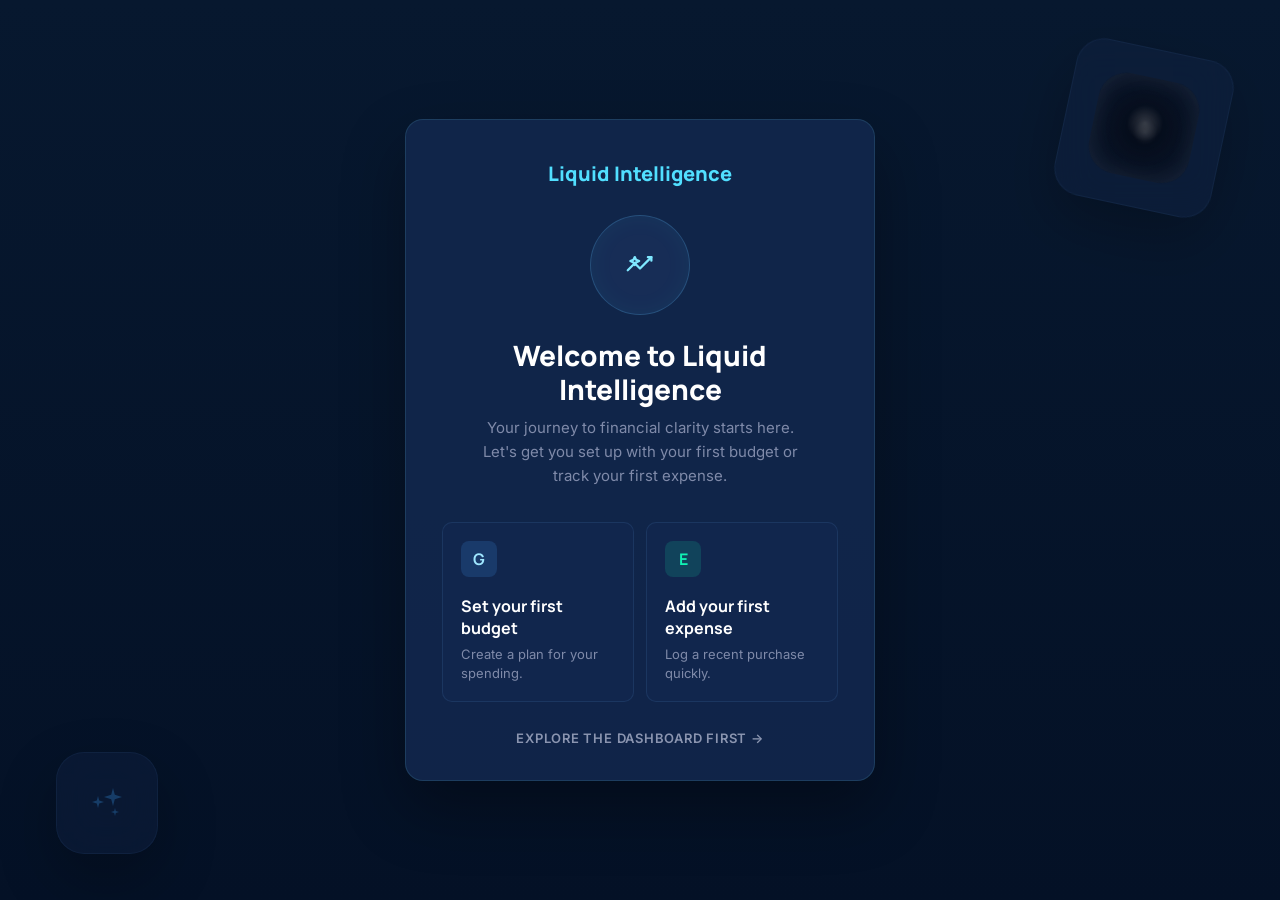
==== index.html @ bb85d5d3 "feat: implement expense management logic including filtering, sorting, and editing functionality" ====
<!DOCTYPE html>
<html lang="en">
<head>
  <meta charset="UTF-8">
  <meta name="viewport" content="width=device-width, initial-scale=1.0">
  <title>Welcome | Expenses Tracker</title>
  <link rel="preconnect" href="https://fonts.googleapis.com">
  <link rel="preconnect" href="https://fonts.gstatic.com" crossorigin>
  <link href="https://fonts.googleapis.com/css2?family=Inter:wght@400;500;600;700&family=Manrope:wght@700;800&display=swap" rel="stylesheet">
  <link rel="stylesheet" href="../../styles/global.css">
  <link rel="stylesheet" href="../../styles/components.css">
  <link rel="stylesheet" href="../../styles/onboarding.css">
</head>
<body style="display: grid; place-items: center; overflow: hidden; background: linear-gradient(180deg, #07182f 0%, #041126 100%);">
  <div class="orb top" aria-hidden="true"></div>
  <div class="tile bottom" aria-hidden="true">
    <div class="sparkles"><span></span></div>
  </div>
  <main class="onboarding-card">
    <div class="brand-large">Liquid Intelligence</div>
    <div class="hero" aria-hidden="true">
      <svg viewBox="0 0 48 48">
        <path d="M10 30l8-8 6 6 13-13"></path>
        <path d="M33 15h4v4"></path>
        <path d="M18 15l1.5 3L23 19.5 19.5 21 18 24l-1.5-3L13 19.5l3.5-1.5L18 15z"></path>
      </svg>
    </div>
    <h1>Welcome to Liquid Intelligence</h1>
    <p class="subtitle">Your journey to financial clarity starts here. Let's get you set up with your first budget or track your first expense.</p>
    <section class="onboarding-actions">
      <a href="../budget/index.html" class="onboarding-action">
        <div class="icon-box primary">G</div>
        <h2 class="action-title">Set your first budget</h2>
        <p class="action-copy">Create a plan for your spending.</p>
      </a>
      <a href="../add-expense/index.html" class="onboarding-action">
        <div class="icon-box green">E</div>
        <h2 class="action-title">Add your first expense</h2>
        <p class="action-copy">Log a recent purchase quickly.</p>
      </a>
    </section>
    <a href="../dashboard/index.html" class="footer-link" style="display: block; text-decoration: none;">Explore the dashboard first <span>&rarr;</span></a>
  </main>
</body>
</html>
---- styles/global.css ----
:root {
  --line: rgba(118, 199, 255, 0.12);
  --text: #dde5f7;
  --muted: #7f8aa9;
  --primary: #51dfff;
  --green: #11f1b4;
  --coral: #ff7874;
}

* {
  box-sizing: border-box;
}

body {
  margin: 0;
  min-height: 100vh;
  font-family: "Inter", sans-serif;
  color: var(--text);
  background:
    radial-gradient(circle at 14% 18%, rgba(59, 190, 255, 0.06), transparent 24%),
    radial-gradient(circle at 90% 85%, rgba(9, 255, 195, 0.04), transparent 18%),
    linear-gradient(180deg, #06162f 0%, #031124 100%); 
}

.layout {
  width: min(1440px, calc(100vw - 26px));
  margin: 0 auto;  
  display: grid;
  grid-template-columns: minmax(200px,15vw) 1fr;
  gap: 18px;
  justify-content: center;
}

.shell {
  border-radius: 22px;
  background: rgba(7, 17, 39, 0.88);
  border: 1px solid rgba(89, 140, 195, 0.12);
  box-shadow: 0 20px 48px rgba(0, 0, 0, 0.26);
}

.sidebar {
  position: sticky;
  top: 14px; 
  height: calc(100vh - 28px);
  margin: 14px 0;
  padding: 18px 16px;
  display: flex;
  flex-direction: column;
}

.brand {
  font-family: "Manrope", sans-serif;
  color: var(--primary);
  font-size: 15px;
  font-weight: 800;
  letter-spacing: 0.08em;
  text-transform: uppercase;
  margin-bottom: 6px;
}

.tier {
  color: rgba(208, 217, 242, 0.42);
  font-size: 8px;
  letter-spacing: 0.12em;
  text-transform: uppercase;
  margin-bottom: 28px;
}

.nav {
  display: grid;
  gap: 8px;
}

.nav-item {
  display: flex;
  align-items: center;
  gap: 10px;
  min-height: 40px;
  padding: 0 12px;
  border-radius: 11px;
  color: rgba(196, 204, 228, 0.55);
  font-size: 14px;
  font-weight: 600;
  text-decoration: none;
  cursor: pointer;
  transition: all 0.2s ease;
}

.nav-item .dot {
  width: 14px;
  height: 14px;
  border-radius: 4px;
  background: rgba(197, 212, 240, 0.28);
}

.nav-item:hover {
  color: var(--text);
  background: rgba(255, 255, 255, 0.05);
}

.nav-item:hover img {
  filter: brightness(1.8) saturate(3) hue-rotate(318deg);
  mix-blend-mode: screen;
}

.nav-item.active img {
  filter: brightness(1.8) saturate(3) hue-rotate(318deg);
  mix-blend-mode: screen;
}

.nav-item.active {
  background: rgba(15, 48, 77, 0.9);
  color: var(--primary);
  border: 1px solid rgba(63, 230, 255, 0.5);
}

.nav-item.active .dot {
  background: var(--primary);
}

.logout:hover {
  background: rgba(255,145,140,0.16);
}

.hamburger {
  display: none;
  font-size: 24px;
  cursor: pointer;
  color: var(--primary);
  user-select: none;
  order: -1; /* Place before brand on mobile */
}

.sidebar-overlay {
  display: none;
  position: fixed;
  top: 0;
  left: 0;
  width: 100vw;
  height: 100vh;
  background: rgba(0, 0, 0, 0.4);
  backdrop-filter: blur(4px);
  z-index: 1999;
  opacity: 0;
  transition: opacity 0.3s;
}

.sidebar-overlay.active {
  display: block;
  opacity: 1;
}

.sidebar hr {
  border: 0;
  border-top: 1px solid rgba(255, 255, 255, 0.06);
  margin: auto 0 14px;
}

.main {
  margin-top: 14px;
  /* padding-bottom: 26px; */
}

.topbar {
  min-height: 70px;
  padding: 0 18px;
  display: flex;
  align-items: center;
  justify-content: space-between;
  margin-bottom: 28px;
}

.top-brand {
  color: var(--primary);
  font-family: "Manrope", sans-serif;
  font-weight: 800;
  font-size: 17px;
}

.top-actions {
  display: flex;
  align-items: center;
  gap: 14px;
}

.search {
  width: 180px;
  height: 34px;
  border-radius: 20px;
  background: rgba(255, 255, 255, 0.05);
  border: 1px solid rgba(255, 255, 255, 0.06);
  color: rgba(216, 224, 247, 0.3);
  font-size: 12px;
  padding: 0 16px;
  display: flex;
  align-items: center;
}

.icons {
  display: flex;
  gap: 14px;
  color: rgba(220, 228, 245, 0.7);
  font-size: 16px;
}

.content {
  padding: 2px 12px 0;
  display: grid;
  gap: 24px;
}

h1, h2, h3, .big-number, .btn {
  font-family: "Manrope", sans-serif;
}

h1 {
  margin: 0 0 6px;
  color: #74e8ff;
  font-size: 38px;
  line-height: 1;
  font-weight: 800;
}

.subtitle {
  margin: 0;
  color: var(--muted);
  font-size: 15px;
}

.page-head {
  display: flex;
  align-items: flex-start;
  justify-content: space-between;
  gap: 18px;
  margin-bottom: 28px;
}

@media (max-width: 1100px) {
  .layout {
    grid-template-columns: 1fr;
    width: calc(100vw - 28px);
  }

  .topbar {
    position: sticky;
    top: 14px; 
    z-index: 1000;
    backdrop-filter: blur(3px);
  }

  .sidebar {
    position: fixed;
    left: -320px;
    top: 0;
    width: 280px;
    height: calc(100vh - 28px);
    z-index: 2000;
    margin: 14px;
    transition: left 0.3s cubic-bezier(0.4, 0, 0.2, 1);
    background: rgba(3, 17, 36, 0.98);
  }

  .sidebar.show {
    left: 0;
    box-shadow: 0 0 100px rgba(0,0,0,0.8);
  }

  .hamburger {
    display: block;
    margin-right: 12px;
  }

  .page-head {
    flex-direction: column;
    align-items: flex-start;
    gap: 14px;
    margin-bottom: 20px;
  }
}
---- styles/components.css ----
.card {
  border-radius: 16px;
  background: rgba(17, 35, 73, 0.94);
  border: 1px solid var(--line);
  padding: 18px 18px 16px;
  position: relative;
  overflow: hidden;
  transition: transform 0.2s ease, box-shadow 0.2s ease;
}

.card:hover {
  transform: translateY(-2px);
  box-shadow: 0 12px 24px rgba(0, 0, 0, 0.2);
}

.badge {
  width: 34px;
  height: 34px;
  border-radius: 9px;
  display: grid;
  place-items: center;
  font-size: 14px;
  font-weight: 700;
}

.badge.green { background: rgba(17, 241, 180, 0.12); color: var(--green); }
.badge.blue { background: rgba(81, 223, 255, 0.12); color: var(--primary); }
.badge.red { background: rgba(255, 120, 116, 0.12); color: var(--coral); }

.fab {
  position: fixed;
  right: 46px;
  bottom: 24px;
  height: 42px;
  padding: 0 22px;
  border-radius: 999px;
  background: linear-gradient(90deg, #6be8ff, #2dd8f8);
  color: #14324c;
  font-size: 14px;
  font-weight: 800;
  box-shadow: 0 0 28px rgba(70, 223, 255, 0.4);
  display: flex;
  align-items: center;
  gap: 10px;
  cursor: pointer;
  transition: transform 0.2s ease;
}

.fab:hover {
  transform: scale(1.05);
}

.btn {
  height: 44px;
  border-radius: 14px;
  background: #21436f;
  border: 1px solid rgba(114, 229, 255, 0.18);
  color: #83ebff;
  display: flex;
  align-items: center;
  justify-content: space-between;
  padding: 0 16px;
  font-size: 14px;
  font-weight: 700;
  cursor: pointer;
  transition: all 0.2s ease;
}

.btn:hover {
  background: #2b558c;
}

.progress {
  width: 100%;
  height: 6px;
  background: rgba(119, 132, 162, 0.18);
  border-radius: 999px;
  overflow: hidden;
}

.progress > span {
  display: block;
  height: 100%;
  border-radius: inherit;
}
---- styles/onboarding.css ----
:root {
  --bg: #07182f;
  --bg-deep: #041126;
  --panel: rgba(18, 39, 77, 0.9);
  --panel-line: rgba(120, 233, 255, 0.12);
}

.orb,
.tile {
  position: fixed;
  border-radius: 28px;
  background: rgba(16, 34, 67, 0.45);
  border: 1px solid rgba(90, 146, 203, 0.08);
  box-shadow: 0 24px 60px rgba(0, 0, 0, 0.24);
  backdrop-filter: blur(24px);
}

.orb.top {
  right: 56px;
  top: 48px;
  width: 160px;
  height: 160px;
  transform: rotate(12deg);
}

.orb.top::before {
  content: "";
  position: absolute;
  inset: 28px;
  border-radius: 28px;
  background:
    radial-gradient(circle at 50% 45%, rgba(255,255,255,0.18), transparent 24%),
    radial-gradient(circle at 52% 54%, rgba(255,255,255,0.10), transparent 16%),
    radial-gradient(circle at 50% 50%, rgba(4, 9, 20, 0.92), rgba(4, 9, 20, 0.32));
  box-shadow: inset 0 0 26px rgba(255,255,255,0.08);
}

.tile.bottom {
  left: 56px;
  bottom: 46px;
  width: 102px;
  height: 102px;
  display: grid;
  place-items: center;
}

.sparkles {
  position: relative;
  width: 30px;
  height: 30px;
}

.sparkles::before,
.sparkles::after,
.sparkles span {
  content: "";
  position: absolute;
  background: rgba(64, 167, 255, 0.26);
  clip-path: polygon(50% 0, 60% 38%, 100% 50%, 60% 62%, 50% 100%, 40% 62%, 0 50%, 40% 38%);
}

.sparkles::before { width: 12px; height: 12px; left: 0; top: 8px; }
.sparkles::after { width: 18px; height: 18px; right: 0; top: 0; }
.sparkles span { width: 8px; height: 8px; right: 3px; bottom: 2px; }

.onboarding-card {
  width: min(470px, calc(100vw - 72px));
  padding: 40px 36px 34px;
  border-radius: 18px;
  background: var(--panel);
  border: 1px solid var(--panel-line);
  box-shadow: 0 28px 64px rgba(0, 0, 0, 0.32);
  text-align: center;
}

.brand-large {
  color: var(--primary);
  font-size: 20px;
  font-weight: 800;
  margin-bottom: 28px;
  font-family: "Manrope", sans-serif;
}

.hero {
  width: 100px;
  height: 100px;
  margin: 0 auto 24px;
  border-radius: 50%;
  display: grid;
  place-items: center;
  background: rgba(29, 53, 96, 0.56);
  border: 1px solid rgba(93, 198, 255, 0.22);
  color: #7fe8ff;
  box-shadow: inset 0 0 24px rgba(61, 211, 255, 0.05);
}

.hero svg {
  width: 42px;
  height: 42px;
  fill: none;
  stroke: currentColor;
  stroke-width: 2.6;
  stroke-linecap: round;
  stroke-linejoin: round;
}

.onboarding-card h1 {
  margin: 0 0 10px;
  font-size: 28px;
  line-height: 1.2;
  font-weight: 800;
  font-family: "Manrope", sans-serif;
  color: #fff;
}

.onboarding-card .subtitle {
  margin: 0 auto 34px;
  max-width: 330px;
  color: var(--muted);
  font-size: 15px;
  line-height: 1.6;
}

.onboarding-actions {
  display: grid;
  grid-template-columns: repeat(2, minmax(0, 1fr));
  gap: 12px;
  text-align: left;
}

.onboarding-action {
  min-height: 138px;
  padding: 18px;
  border-radius: 10px;
  background: rgba(19, 40, 80, 0.72);
  border: 1px solid rgba(71, 130, 182, 0.18);
  cursor: pointer;
  transition: transform 0.2s ease;
  text-decoration: none;
  display: block;
}

.onboarding-action:hover {
  transform: translateY(-4px);
  background: rgba(29, 50, 90, 0.82);
}

.icon-box {
  width: 36px;
  height: 36px;
  border-radius: 8px;
  display: grid;
  place-items: center;
  margin-bottom: 18px;
  font-size: 16px;
  font-weight: 700;
  font-family: "Manrope", sans-serif;
}

.icon-box.primary { background: rgba(73, 164, 255, 0.16); color: #9fe7ff; }
.icon-box.green { background: rgba(16, 240, 178, 0.14); color: var(--green); }

.action-title {
  margin: 0 0 6px;
  font-size: 16px;
  font-weight: 700;
  font-family: "Manrope", sans-serif;
  color: #fff;
}

.action-copy {
  margin: 0;
  color: var(--muted);
  font-size: 13px;
  line-height: 1.45;
}

.footer-link {
  margin-top: 28px;
  color: rgba(197, 204, 225, 0.68);
  font-size: 13px;
  font-weight: 600;
  letter-spacing: 0.06em;
  text-transform: uppercase;
  cursor: pointer;
  transition: color 0.2s ease;
}

.footer-link:hover {
  color: var(--primary);
}

@media (max-width: 700px) {
  .onboarding-actions { grid-template-columns: 1fr; }
}
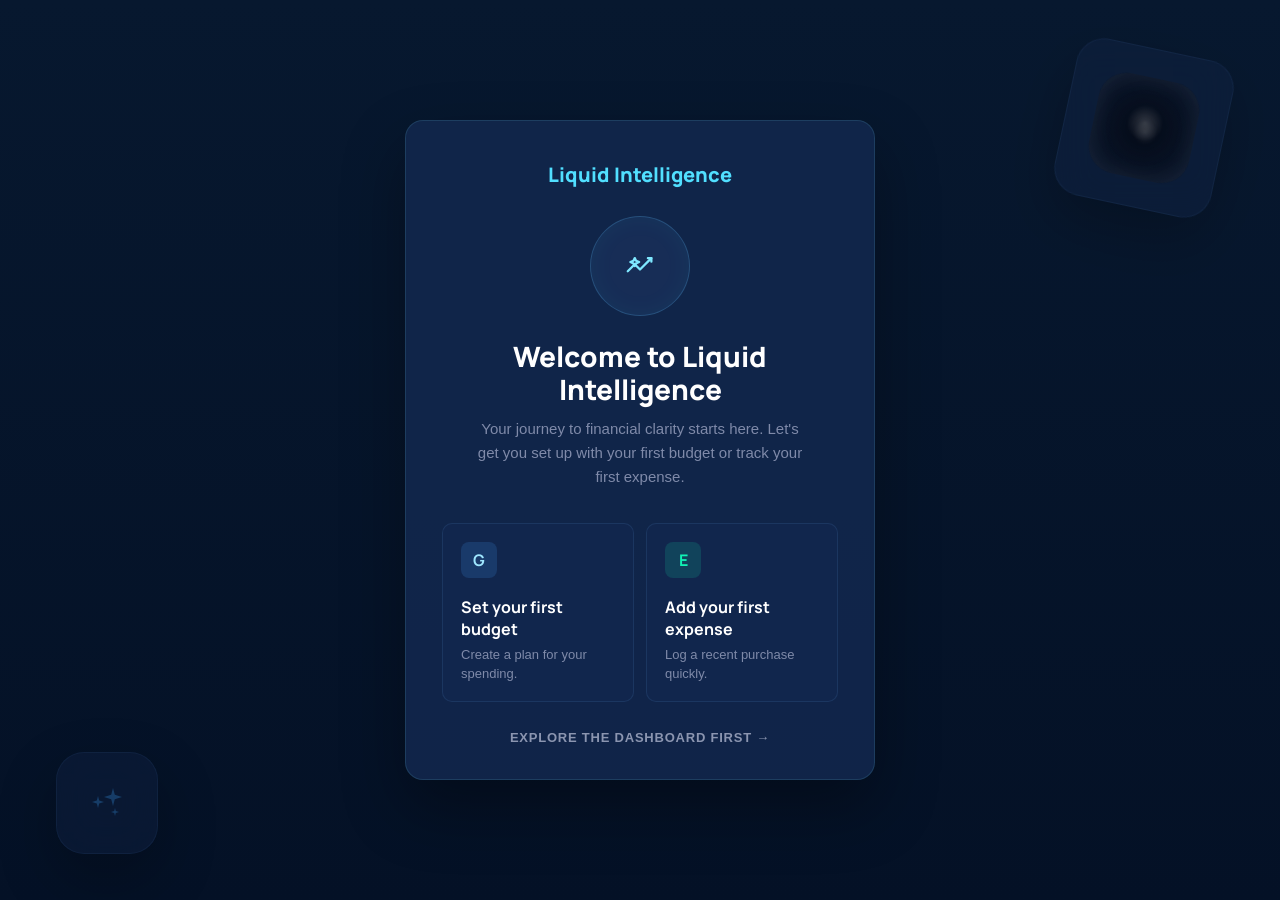
==== commit df918725: "refactor: replace landing page content with meta redirect to onboarding page" ====
--- a/index.html
+++ b/index.html
@@ -1,45 +1,8 @@
+<!-- this file is for the github pages to redirect to the onboarding page -->
+
 <!DOCTYPE html>
-<html lang="en">
+<html>
 <head>
-  <meta charset="UTF-8">
-  <meta name="viewport" content="width=device-width, initial-scale=1.0">
-  <title>Welcome | Expenses Tracker</title>
-  <link rel="preconnect" href="https://fonts.googleapis.com">
-  <link rel="preconnect" href="https://fonts.gstatic.com" crossorigin>
-  <link href="https://fonts.googleapis.com/css2?family=Inter:wght@400;500;600;700&family=Manrope:wght@700;800&display=swap" rel="stylesheet">
-  <link rel="stylesheet" href="../../styles/global.css">
-  <link rel="stylesheet" href="../../styles/components.css">
-  <link rel="stylesheet" href="../../styles/onboarding.css">
+  <meta http-equiv="refresh" content="0; url=./pages/onboarding/index.html">
 </head>
-<body style="display: grid; place-items: center; overflow: hidden; background: linear-gradient(180deg, #07182f 0%, #041126 100%);">
-  <div class="orb top" aria-hidden="true"></div>
-  <div class="tile bottom" aria-hidden="true">
-    <div class="sparkles"><span></span></div>
-  </div>
-  <main class="onboarding-card">
-    <div class="brand-large">Liquid Intelligence</div>
-    <div class="hero" aria-hidden="true">
-      <svg viewBox="0 0 48 48">
-        <path d="M10 30l8-8 6 6 13-13"></path>
-        <path d="M33 15h4v4"></path>
-        <path d="M18 15l1.5 3L23 19.5 19.5 21 18 24l-1.5-3L13 19.5l3.5-1.5L18 15z"></path>
-      </svg>
-    </div>
-    <h1>Welcome to Liquid Intelligence</h1>
-    <p class="subtitle">Your journey to financial clarity starts here. Let's get you set up with your first budget or track your first expense.</p>
-    <section class="onboarding-actions">
-      <a href="../budget/index.html" class="onboarding-action">
-        <div class="icon-box primary">G</div>
-        <h2 class="action-title">Set your first budget</h2>
-        <p class="action-copy">Create a plan for your spending.</p>
-      </a>
-      <a href="../add-expense/index.html" class="onboarding-action">
-        <div class="icon-box green">E</div>
-        <h2 class="action-title">Add your first expense</h2>
-        <p class="action-copy">Log a recent purchase quickly.</p>
-      </a>
-    </section>
-    <a href="../dashboard/index.html" class="footer-link" style="display: block; text-decoration: none;">Explore the dashboard first <span>&rarr;</span></a>
-  </main>
-</body>
-</html>
+</html>
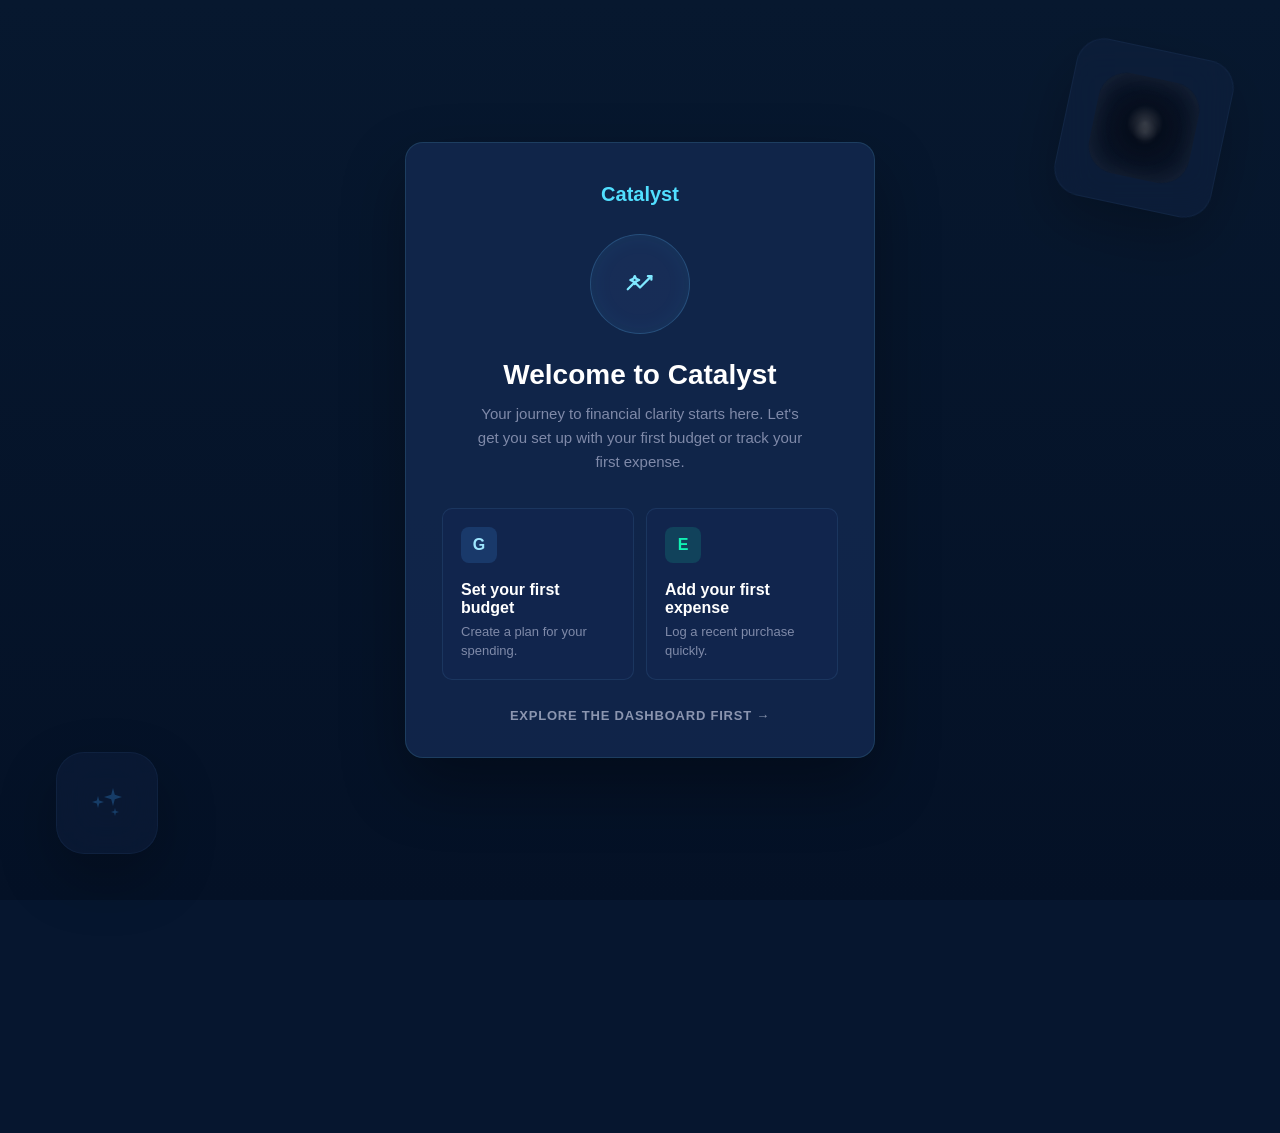
==== commit c9b918e5: "feat: implement the dashbord & notifications logics" ====
--- a/index.html
+++ b/index.html
@@ -5,4 +5,4 @@
 <head>
   <meta http-equiv="refresh" content="0; url=./pages/onboarding/index.html">
 </head>
-</html>+</html>
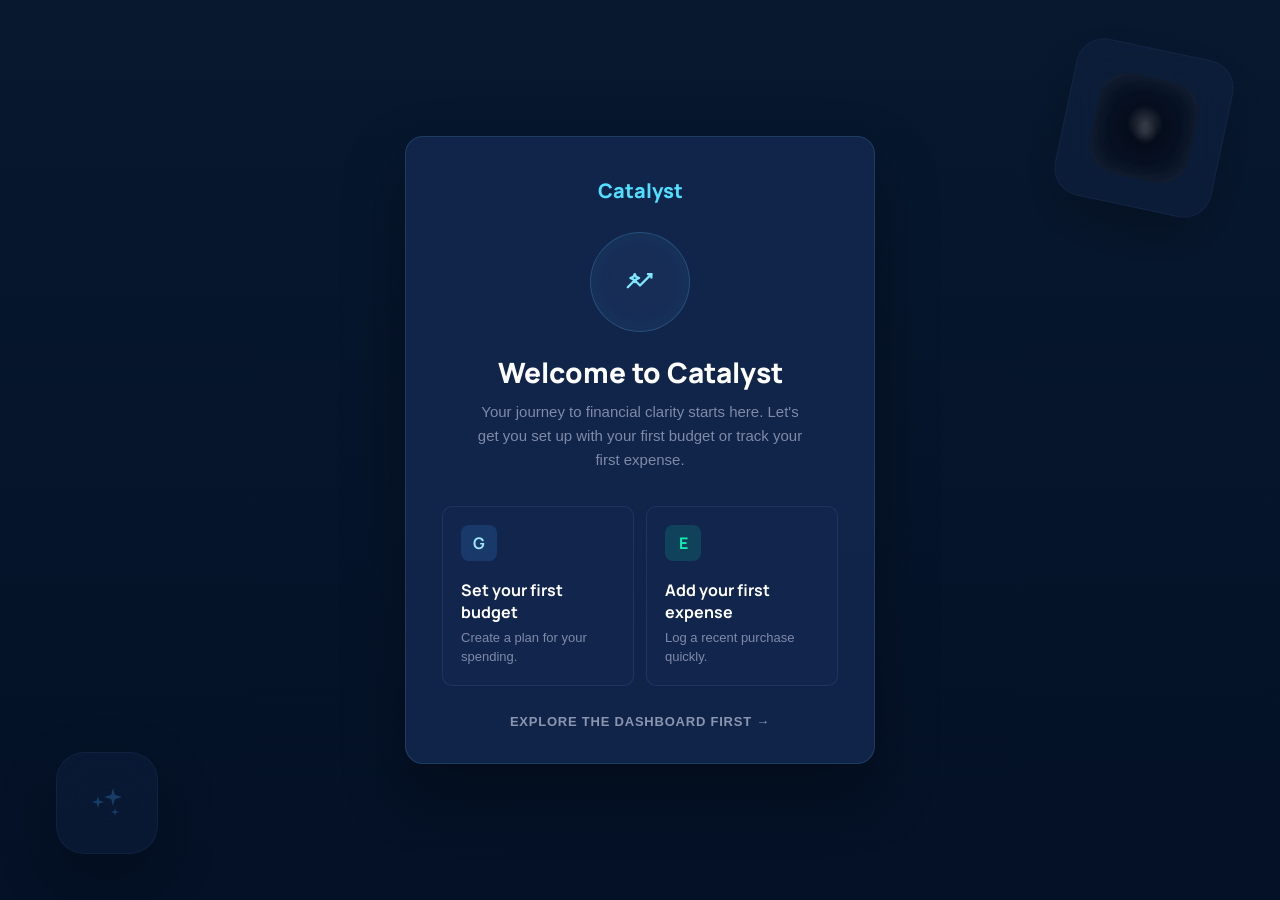
==== commit bc284bd5: "Finalized global responsive unit refactoring and integrated custom favicon branding across all appli" ====
--- a/index.html
+++ b/index.html
@@ -4,5 +4,6 @@
 <html>
 <head>
   <meta http-equiv="refresh" content="0; url=./pages/onboarding/index.html">
+  <link rel="icon" type="image/x-icon" href="favicon.ico">
 </head>
 </html>
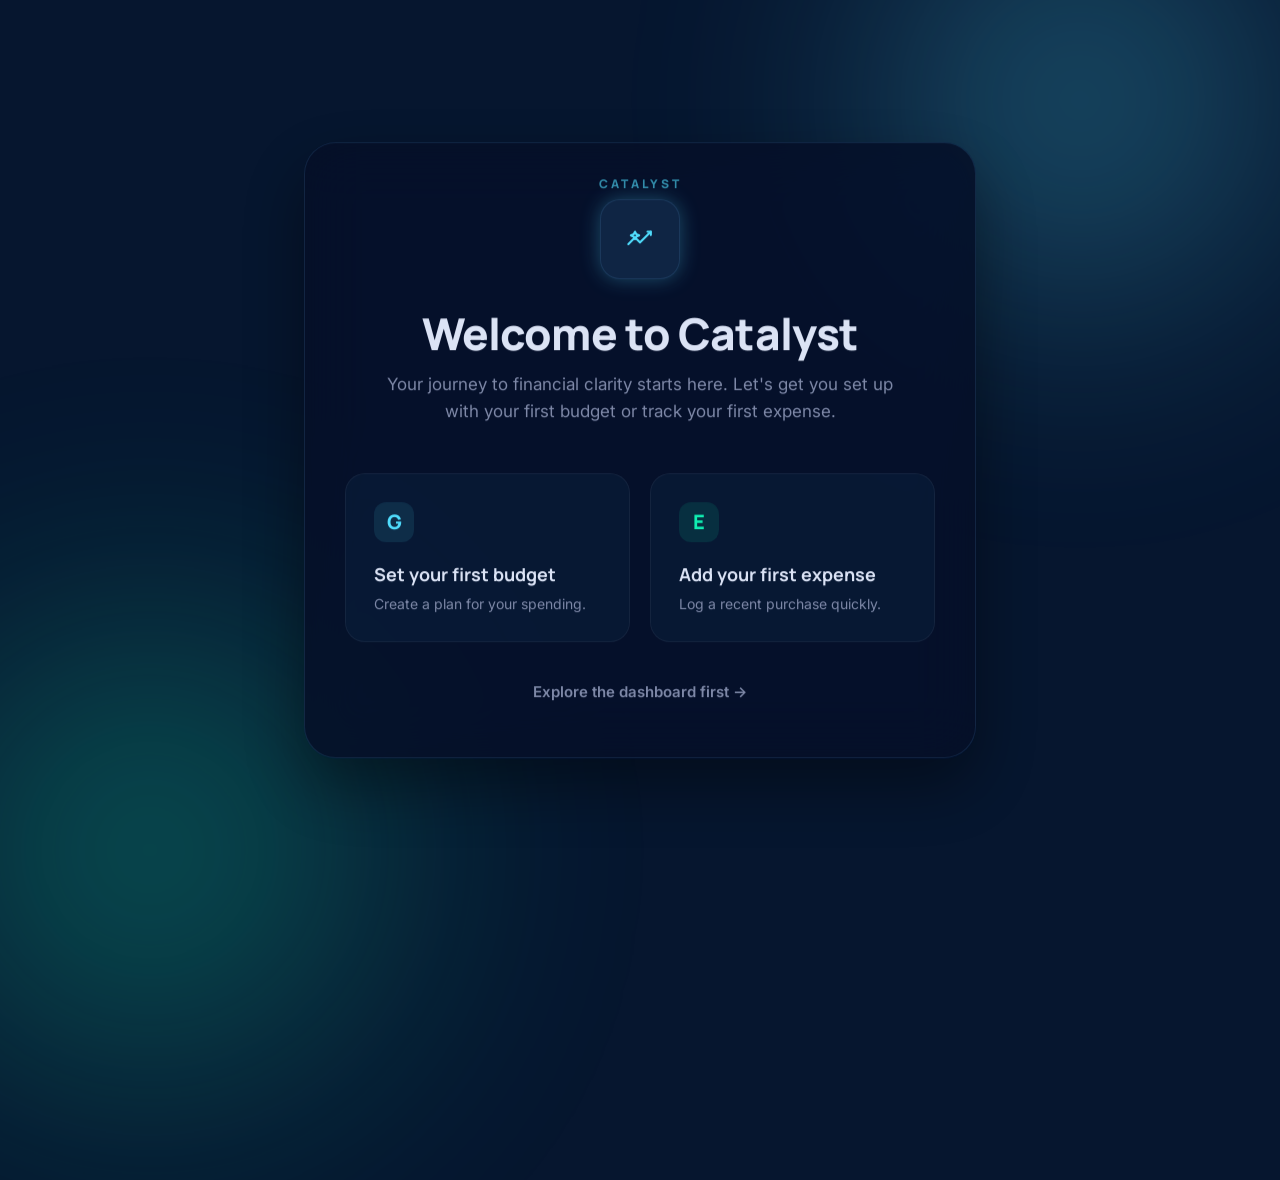
==== commit 343a7a71: "refactor: finalize "catalyst" design system and overhaul onboarding UI - Completely overhauled onboa" ====
--- a/index.html
+++ b/index.html
@@ -4,6 +4,6 @@
 <html>
 <head>
   <meta http-equiv="refresh" content="0; url=./pages/onboarding/index.html">
-  <link rel="icon" type="image/x-icon" href="favicon.ico">
+  <link rel="icon" type="image/x-icon" href="assets/icons/favicon-dark.ico">
 </head>
 </html>
